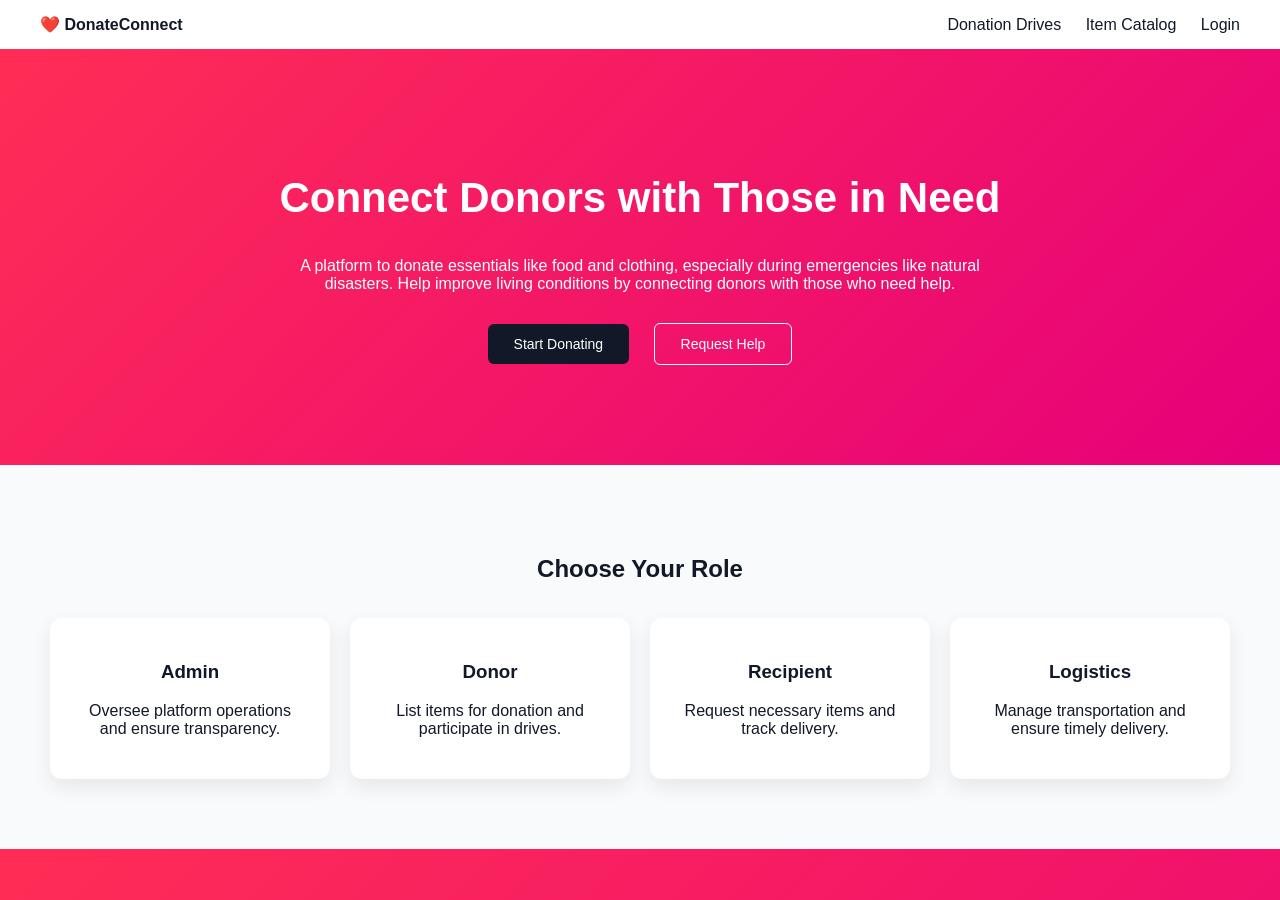
==== index.html @ 34d19d0e "Initial commit" ====
<!DOCTYPE html>
<html>
<head>
  <title>DonateConnect</title>
  <link rel="stylesheet" href="css/style.css">
</head>
<body>

<!-- ===== HEADER ===== -->
<header class="navbar">
  <div class="logo">
    ❤️ <strong>DonateConnect</strong>
  </div>
  <nav>
    <a href="emergency.html">Donation Drives</a>
    <a href="#">Item Catalog</a>
    <a href="login.html">Login</a>
  </nav>
</header>

<!-- ===== HERO SECTION ===== -->
<section class="hero">
  <h1>Connect Donors with Those in Need</h1>
  <p>
    A platform to donate essentials like food and clothing,
    especially during emergencies like natural disasters.
    Help improve living conditions by connecting donors with those who need help.
  </p>

  <div class="hero-buttons">
    <button onclick="location.href='donor.html'">Start Donating</button>
    <button class="outline" onclick="location.href='recipient.html'">Request Help</button>
  </div>
</section>

<!-- ===== ROLE SECTION ===== -->
<section class="roles">
  <h2>Choose Your Role</h2>

  <div class="role-cards">

    <div class="card" onclick="location.href='admin.html'">
      <h3>Admin</h3>
      <p>Oversee platform operations and ensure transparency.</p>
    </div>

    <div class="card" onclick="location.href='donor.html'">
      <h3>Donor</h3>
      <p>List items for donation and participate in drives.</p>
    </div>

    <div class="card" onclick="location.href='recipient.html'">
      <h3>Recipient</h3>
      <p>Request necessary items and track delivery.</p>
    </div>

    <div class="card" onclick="location.href='logistics.html'">
      <h3>Logistics</h3>
      <p>Manage transportation and ensure timely delivery.</p>
    </div>

  </div>
</section>

</body>
</html>
---- css/style.css ----
/* ================= GLOBAL ================= */
body {
  margin: 0;
  font-family: Arial, sans-serif;
  background: linear-gradient(135deg, #ff2d55, #e6007a);
  color: #111827;
}

/* Reset link style */
a {
  text-decoration: none;
  color: inherit;
}

/* ================= NAVBAR ================= */
.navbar {
  display: flex;
  justify-content: space-between;
  align-items: center;
  padding: 15px 40px;
  background: #ffffff;
  box-shadow: 0 1px 6px rgba(0,0,0,0.08);
}

.navbar nav a {
  margin-left: 20px;
  font-weight: 500;
}

/* ================= HERO ================= */
.hero {
  background: linear-gradient(135deg, #ff2d55, #e6007a);
  color: white;
  text-align: center;
  padding: 90px 20px;
}

.hero h1 {
  font-size: 42px;
}

.hero p {
  max-width: 700px;
  margin: 20px auto;
  font-size: 16px;
}

.hero-buttons button {
  padding: 12px 26px;
  margin: 10px;
  border-radius: 6px;
  border: none;
  cursor: pointer;
  font-size: 14px;
}

.hero-buttons .outline {
  background: transparent;
  color: white;
  border: 1px solid white;
}

/* ================= ROLES ================= */
.roles {
  background: #f9fafb;
  padding: 70px 20px;
  text-align: center;
}

.role-cards {
  display: flex;
  justify-content: center;
  gap: 20px;
  margin-top: 35px;
  flex-wrap: wrap;
}

.card {
  background: white;
  width: 230px;
  padding: 25px;
  border-radius: 12px;
  box-shadow: 0 8px 20px rgba(0,0,0,0.08);
  cursor: pointer;
  transition: 0.3s;
}

.card:hover {
  transform: translateY(-6px);
}

/* ================= COMMON BUTTON ================= */
button {
  background: #111827;
  color: white;
  border: none;
  padding: 10px 22px;
  border-radius: 6px;
  cursor: pointer;
}

button:hover {
  opacity: 0.9;
}

/* ================= FORMS ================= */
input, textarea, select {
  width: 60%;
  padding: 8px;
  margin-top: 6px;
  border-radius: 6px;
  border: 1px solid #cbd5e1;
  background: white;
}

/* ================= DONOR DASHBOARD ================= */
.topbar {
  display: flex;
  justify-content: space-between;
  align-items: center;
  padding: 15px 30px;
  background: white;
  border-bottom: 1px solid #e5e7eb;
}

.container {
  padding: 30px;
  background: #f9fafb;
  min-height: 100vh;
}

.stats {
  display: flex;
  gap: 20px;
  flex-wrap: wrap;
}

.stat-card {
  background: white;
  padding: 20px;
  width: 200px;
  border-radius: 12px;
  box-shadow: 0 4px 10px rgba(0,0,0,0.06);
}

.box {
  background: white;
  padding: 22px;
  border-radius: 12px;
  margin-top: 30px;
  box-shadow: 0 4px 10px rgba(0,0,0,0.06);
}

.donation-item {
  background: #f9fafb;
  padding: 12px;
  border-radius: 6px;
  margin-top: 10px;
}

/* ================= BADGES ================= */
.badge {
  padding: 3px 10px;
  border-radius: 12px;
  font-size: 12px;
}

.badge.orange {
  background: #ffedd5;
  color: #9a3412;
}

.badge.green {
  background: #dcfce7;
  color: #166534;
}

.badge.blue {
  background: #dbeafe;
  color: #1e40af;
}

.badge.red {
  background: #fee2e2;
  color: #991b1b;
}

/* ================= UTILITIES ================= */
.small-btn {
  padding: 6px 14px;
  font-size: 13px;
  background: #111827;
}

.muted {
  color: #6b7280;
  font-size: 14px;
}
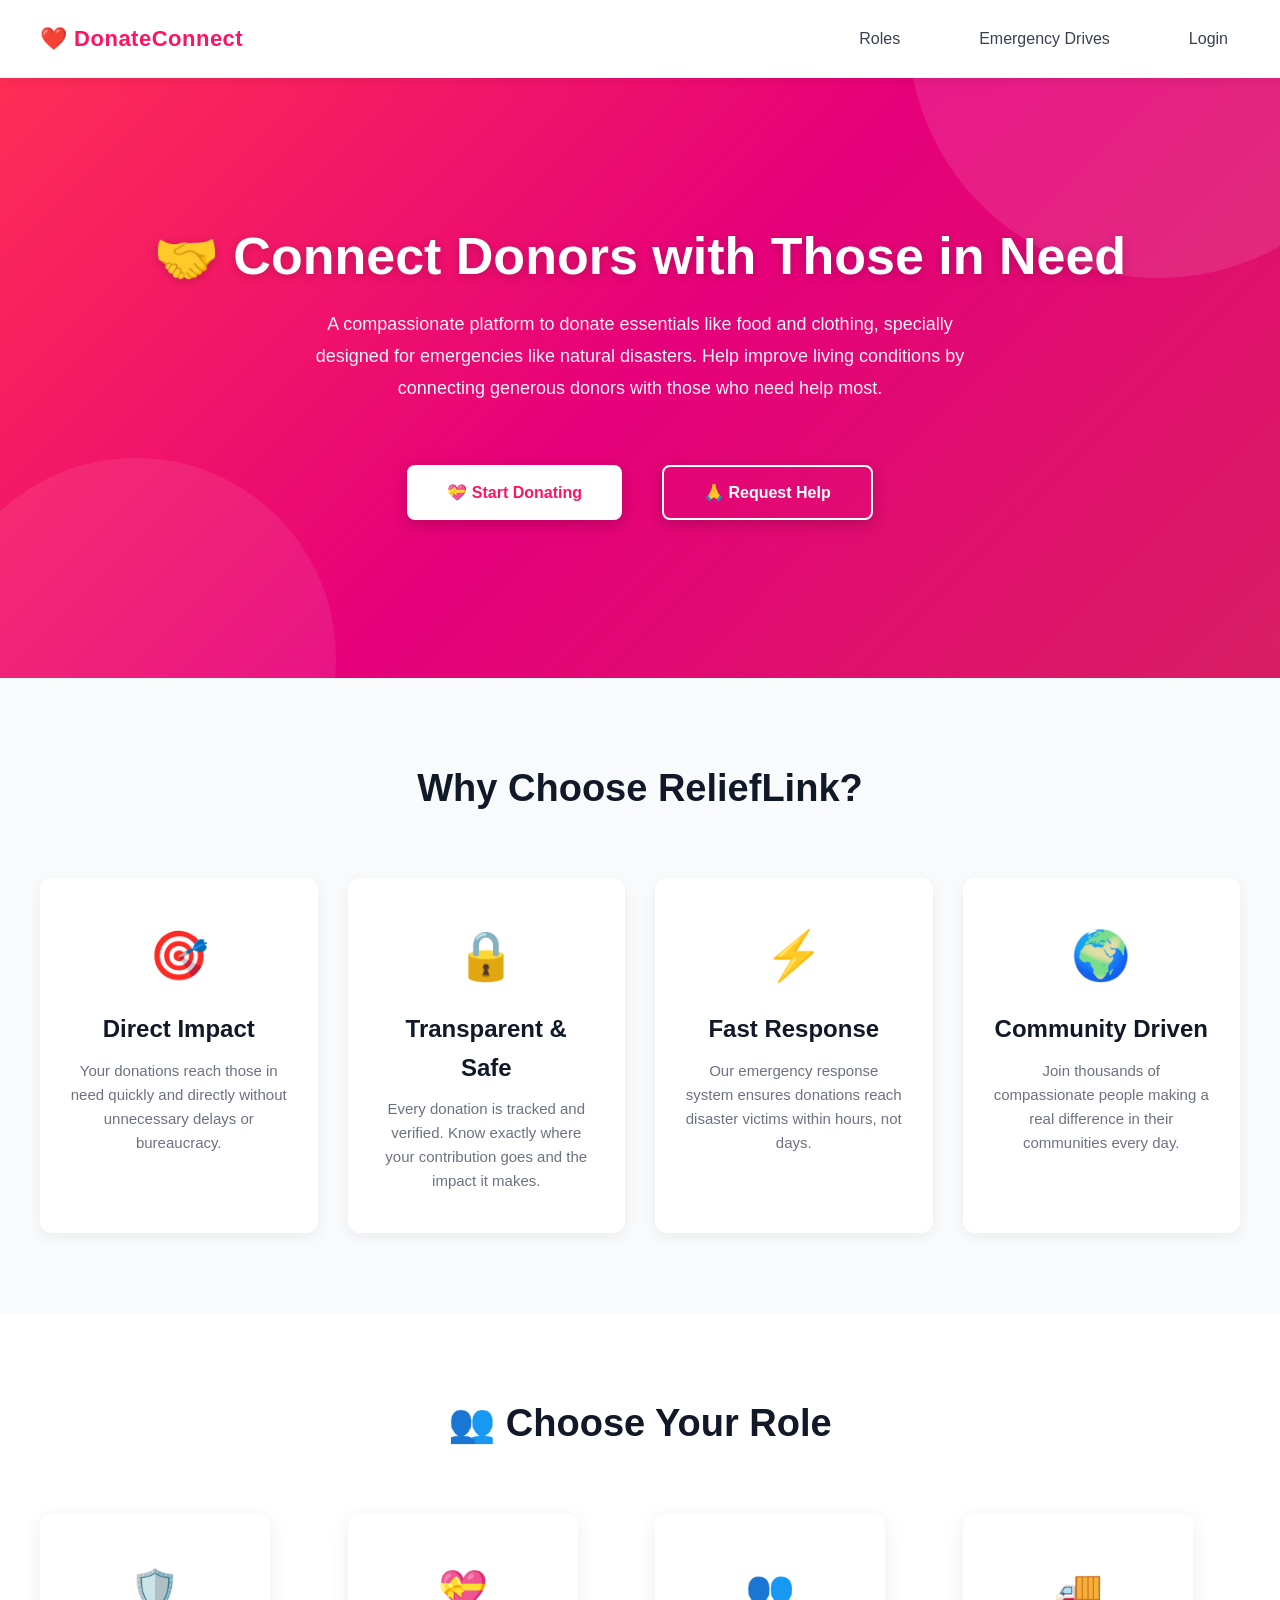
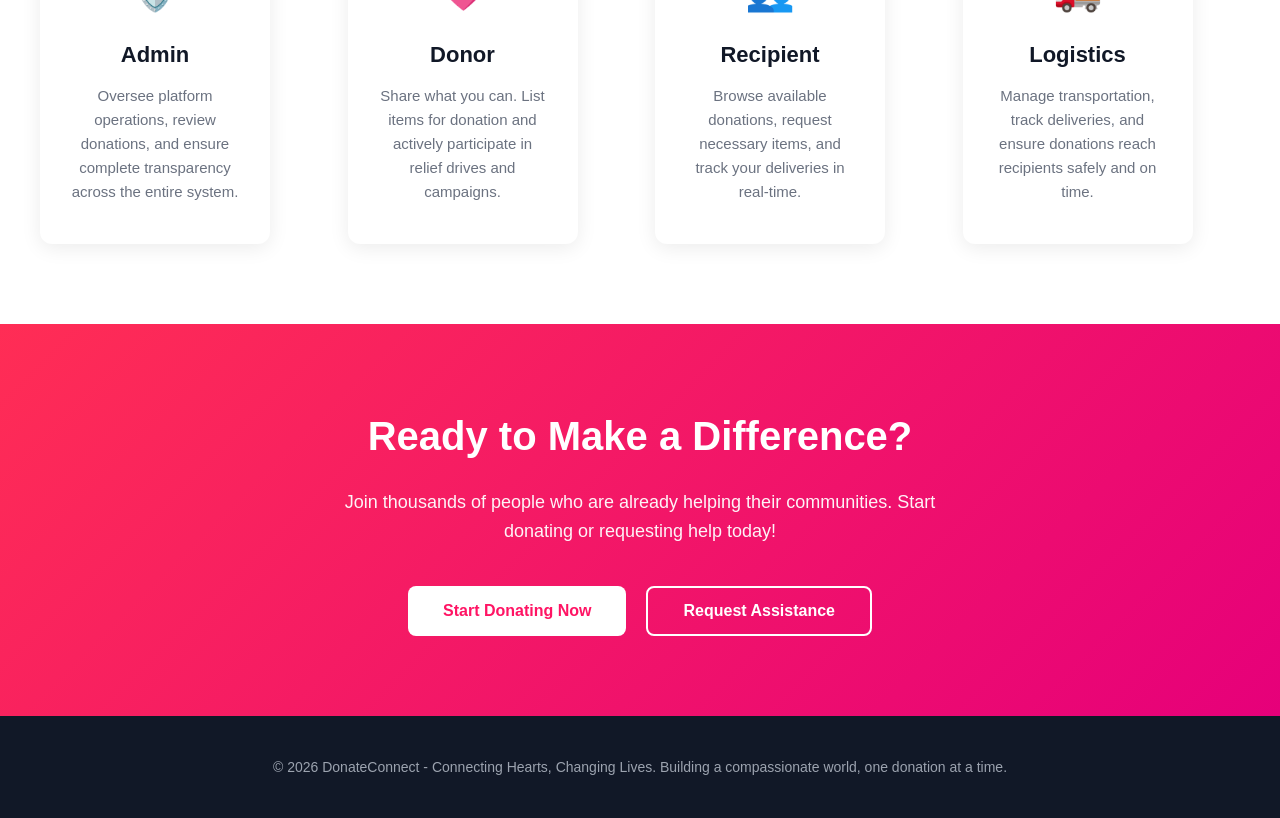
==== commit 52517069: "Enhance UI/UX with improved styling and functionality across all dashboards - Admin Dashboard: Add s" ====
--- a/index.html
+++ b/index.html
@@ -1,66 +1,501 @@
 <!DOCTYPE html>
 <html>
 <head>
-  <title>DonateConnect</title>
+  <title>DonateConnect - Help Those in Need</title>
   <link rel="stylesheet" href="css/style.css">
+  <style>
+    * {
+      margin: 0;
+      padding: 0;
+      box-sizing: border-box;
+    }
+
+    body {
+      font-family: 'Segoe UI', Tahoma, Geneva, Verdana, sans-serif;
+      line-height: 1.6;
+      color: #333;
+    }
+
+    /* ===== HEADER ===== */
+    .navbar {
+      background: white;
+      padding: 18px 40px;
+      display: flex;
+      justify-content: space-between;
+      align-items: center;
+      box-shadow: 0 2px 10px rgba(0,0,0,0.08);
+      position: sticky;
+      top: 0;
+      z-index: 100;
+    }
+
+    .logo {
+      font-size: 22px;
+      font-weight: bold;
+      color: #ff1464;
+      letter-spacing: 0.5px;
+    }
+
+    .navbar nav {
+      display: flex;
+      gap: 35px;
+    }
+
+    .navbar nav a {
+      text-decoration: none;
+      color: #374151;
+      font-weight: 500;
+      transition: 0.3s;
+      padding: 8px 12px;
+      border-radius: 6px;
+    }
+
+    .navbar nav a:hover {
+      color: #ff1464;
+      background: #fff5f8;
+    }
+
+    /* ===== HERO SECTION ===== */
+    .hero {
+      background: linear-gradient(135deg, #ff2d55 0%, #e6007a 50%, #d91e63 100%);
+      color: white;
+      text-align: center;
+      padding: 120px 40px;
+      min-height: 600px;
+      display: flex;
+      flex-direction: column;
+      justify-content: center;
+      align-items: center;
+      position: relative;
+      overflow: hidden;
+    }
+
+    .hero::before {
+      content: '';
+      position: absolute;
+      top: -50%;
+      right: -10%;
+      width: 500px;
+      height: 500px;
+      background: rgba(255, 255, 255, 0.1);
+      border-radius: 50%;
+      animation: float 6s ease-in-out infinite;
+    }
+
+    .hero::after {
+      content: '';
+      position: absolute;
+      bottom: -30%;
+      left: -5%;
+      width: 400px;
+      height: 400px;
+      background: rgba(255, 255, 255, 0.08);
+      border-radius: 50%;
+      animation: float 8s ease-in-out infinite reverse;
+    }
+
+    @keyframes float {
+      0%, 100% { transform: translateY(0); }
+      50% { transform: translateY(30px); }
+    }
+
+    .hero h1 {
+      font-size: 52px;
+      font-weight: 700;
+      margin-bottom: 20px;
+      line-height: 1.2;
+      position: relative;
+      z-index: 2;
+      text-shadow: 0 2px 10px rgba(0,0,0,0.2);
+    }
+
+    .hero p {
+      max-width: 700px;
+      margin: 0 auto 50px;
+      font-size: 18px;
+      opacity: 0.95;
+      line-height: 1.8;
+      position: relative;
+      z-index: 2;
+    }
+
+    .hero-buttons {
+      display: flex;
+      gap: 20px;
+      justify-content: center;
+      flex-wrap: wrap;
+      position: relative;
+      z-index: 2;
+    }
+
+    .hero-buttons button {
+      padding: 16px 40px;
+      font-size: 16px;
+      font-weight: 600;
+      border: none;
+      border-radius: 8px;
+      cursor: pointer;
+      transition: 0.3s;
+      box-shadow: 0 4px 15px rgba(0,0,0,0.2);
+    }
+
+    .hero-buttons button:first-child {
+      background: white;
+      color: #ff1464;
+    }
+
+    .hero-buttons button:first-child:hover {
+      transform: translateY(-3px);
+      box-shadow: 0 8px 25px rgba(0,0,0,0.3);
+    }
+
+    .hero-buttons button.outline {
+      background: transparent;
+      color: white;
+      border: 2px solid white;
+    }
+
+    .hero-buttons button.outline:hover {
+      background: rgba(255,255,255,0.15);
+      transform: translateY(-3px);
+    }
+
+    /* ===== IMPACT SECTION ===== */
+    .impact-section {
+      background: #f9fafb;
+      padding: 80px 40px;
+    }
+
+    .impact-section h2 {
+      text-align: center;
+      font-size: 38px;
+      margin-bottom: 60px;
+      color: #111827;
+    }
+
+    .impact-grid {
+      display: grid;
+      grid-template-columns: repeat(auto-fit, minmax(250px, 1fr));
+      gap: 30px;
+      max-width: 1200px;
+      margin: 0 auto;
+    }
+
+    .impact-card {
+      background: white;
+      padding: 40px 30px;
+      border-radius: 12px;
+      text-align: center;
+      box-shadow: 0 4px 15px rgba(0,0,0,0.06);
+      transition: 0.3s;
+    }
+
+    .impact-card:hover {
+      transform: translateY(-8px);
+      box-shadow: 0 12px 30px rgba(0,0,0,0.1);
+    }
+
+    .impact-icon {
+      font-size: 48px;
+      margin-bottom: 15px;
+    }
+
+    .impact-card h3 {
+      font-size: 24px;
+      margin-bottom: 10px;
+      color: #111827;
+    }
+
+    .impact-card p {
+      color: #6b7280;
+      font-size: 15px;
+      line-height: 1.6;
+    }
+
+    /* ===== ROLE SECTION ===== */
+    .roles {
+      background: white;
+      padding: 80px 40px;
+    }
+
+    .roles h2 {
+      text-align: center;
+      font-size: 38px;
+      margin-bottom: 60px;
+      color: #111827;
+    }
+
+    .role-cards {
+      display: grid;
+      grid-template-columns: repeat(auto-fit, minmax(260px, 1fr));
+      gap: 30px;
+      max-width: 1200px;
+      margin: 0 auto;
+    }
+
+    .card {
+      background: white;
+      padding: 40px 30px;
+      border-radius: 12px;
+      box-shadow: 0 4px 20px rgba(0,0,0,0.08);
+      cursor: pointer;
+      transition: 0.4s cubic-bezier(0.25, 0.46, 0.45, 0.94);
+      border-top: 4px solid transparent;
+      position: relative;
+      overflow: hidden;
+    }
+
+    .card::before {
+      content: '';
+      position: absolute;
+      top: 0;
+      left: 0;
+      right: 0;
+      height: 4px;
+      background: linear-gradient(90deg, #ff2d55, #e6007a, #d91e63);
+      transform: scaleX(0);
+      transform-origin: left;
+      transition: 0.4s;
+    }
+
+    .card:hover::before {
+      transform: scaleX(1);
+    }
+
+    .card:hover {
+      transform: translateY(-10px);
+      box-shadow: 0 20px 40px rgba(0,0,0,0.15);
+    }
+
+    .card-icon {
+      font-size: 40px;
+      margin-bottom: 15px;
+      display: block;
+    }
+
+    .card h3 {
+      font-size: 22px;
+      margin-bottom: 12px;
+      color: #111827;
+      font-weight: 600;
+    }
+
+    .card p {
+      color: #6b7280;
+      font-size: 15px;
+      line-height: 1.6;
+    }
+
+    /* ===== CTA SECTION ===== */
+    .cta-section {
+      background: linear-gradient(135deg, #ff2d55 0%, #e6007a 100%);
+      color: white;
+      padding: 80px 40px;
+      text-align: center;
+    }
+
+    .cta-section h2 {
+      font-size: 40px;
+      margin-bottom: 20px;
+    }
+
+    .cta-section p {
+      font-size: 18px;
+      margin-bottom: 40px;
+      max-width: 600px;
+      margin-left: auto;
+      margin-right: auto;
+      opacity: 0.95;
+    }
+
+    .cta-buttons {
+      display: flex;
+      gap: 20px;
+      justify-content: center;
+      flex-wrap: wrap;
+    }
+
+    .cta-btn {
+      padding: 14px 35px;
+      font-size: 16px;
+      font-weight: 600;
+      border: none;
+      border-radius: 8px;
+      cursor: pointer;
+      transition: 0.3s;
+    }
+
+    .cta-btn-primary {
+      background: white;
+      color: #ff1464;
+    }
+
+    .cta-btn-primary:hover {
+      transform: translateY(-3px);
+      box-shadow: 0 8px 20px rgba(0,0,0,0.2);
+    }
+
+    .cta-btn-secondary {
+      background: transparent;
+      color: white;
+      border: 2px solid white;
+    }
+
+    .cta-btn-secondary:hover {
+      background: rgba(255,255,255,0.15);
+      transform: translateY(-3px);
+    }
+
+    /* ===== FOOTER ===== */
+    footer {
+      background: #111827;
+      color: #9ca3af;
+      padding: 40px;
+      text-align: center;
+      font-size: 14px;
+    }
+
+    footer p {
+      margin: 0;
+    }
+
+    /* ===== RESPONSIVE ===== */
+    @media (max-width: 768px) {
+      .navbar {
+        flex-direction: column;
+        gap: 20px;
+        padding: 15px 20px;
+      }
+
+      .navbar nav {
+        gap: 20px;
+      }
+
+      .hero h1 {
+        font-size: 36px;
+      }
+
+      .hero {
+        padding: 80px 20px;
+        min-height: auto;
+      }
+
+      .roles h2, .impact-section h2, .cta-section h2 {
+        font-size: 28px;
+      }
+
+      .hero-buttons, .cta-buttons {
+        flex-direction: column;
+      }
+
+      .hero-buttons button, .cta-btn {
+        width: 100%;
+      }
+    }
+  </style>
 </head>
 <body>
 
 <!-- ===== HEADER ===== -->
 <header class="navbar">
   <div class="logo">
-    ❤️ <strong>DonateConnect</strong>
+    ❤️ DonateConnect
   </div>
   <nav>
-    <a href="emergency.html">Donation Drives</a>
-    <a href="#">Item Catalog</a>
+    <a href="#roles">Roles</a>
+    <a href="emergency.html">Emergency Drives</a>
     <a href="login.html">Login</a>
   </nav>
 </header>
 
 <!-- ===== HERO SECTION ===== -->
 <section class="hero">
-  <h1>Connect Donors with Those in Need</h1>
+  <h1>🤝 Connect Donors with Those in Need</h1>
   <p>
-    A platform to donate essentials like food and clothing,
-    especially during emergencies like natural disasters.
-    Help improve living conditions by connecting donors with those who need help.
+    A compassionate platform to donate essentials like food and clothing,
+    specially designed for emergencies like natural disasters. Help improve
+    living conditions by connecting generous donors with those who need help most.
   </p>
 
   <div class="hero-buttons">
-    <button onclick="location.href='donor.html'">Start Donating</button>
-    <button class="outline" onclick="location.href='recipient.html'">Request Help</button>
+    <button onclick="location.href='donor.html'">💝 Start Donating</button>
+    <button class="outline" onclick="location.href='recipient.html'">🙏 Request Help</button>
   </div>
 </section>
 
-<!-- ===== ROLE SECTION ===== -->
-<section class="roles">
-  <h2>Choose Your Role</h2>
-
-  <div class="role-cards">
-
-    <div class="card" onclick="location.href='admin.html'">
-      <h3>Admin</h3>
-      <p>Oversee platform operations and ensure transparency.</p>
-    </div>
-
-    <div class="card" onclick="location.href='donor.html'">
-      <h3>Donor</h3>
-      <p>List items for donation and participate in drives.</p>
-    </div>
-
-    <div class="card" onclick="location.href='recipient.html'">
-      <h3>Recipient</h3>
-      <p>Request necessary items and track delivery.</p>
-    </div>
-
-    <div class="card" onclick="location.href='logistics.html'">
-      <h3>Logistics</h3>
-      <p>Manage transportation and ensure timely delivery.</p>
-    </div>
-
+<!-- ===== IMPACT SECTION ===== -->
+<section class="impact-section">
+  <h2>Why Choose ReliefLink?</h2>
+  <div class="impact-grid">
+    <div class="impact-card">
+      <div class="impact-icon">🎯</div>
+      <h3>Direct Impact</h3>
+      <p>Your donations reach those in need quickly and directly without unnecessary delays or bureaucracy.</p>
+    </div>
+    <div class="impact-card">
+      <div class="impact-icon">🔒</div>
+      <h3>Transparent & Safe</h3>
+      <p>Every donation is tracked and verified. Know exactly where your contribution goes and the impact it makes.</p>
+    </div>
+    <div class="impact-card">
+      <div class="impact-icon">⚡</div>
+      <h3>Fast Response</h3>
+      <p>Our emergency response system ensures donations reach disaster victims within hours, not days.</p>
+    </div>
+    <div class="impact-card">
+      <div class="impact-icon">🌍</div>
+      <h3>Community Driven</h3>
+      <p>Join thousands of compassionate people making a real difference in their communities every day.</p>
+    </div>
   </div>
 </section>
 
+<!-- ===== ROLE SECTION ===== -->
+<section class="roles" id="roles">
+  <h2>👥 Choose Your Role</h2>
+
+  <div class="role-cards">
+    <div class="card" onclick="location.href='admin.html'">
+      <span class="card-icon">🛡️</span>
+      <h3>Admin</h3>
+      <p>Oversee platform operations, review donations, and ensure complete transparency across the entire system.</p>
+    </div>
+
+    <div class="card" onclick="location.href='donor.html'">
+      <span class="card-icon">💝</span>
+      <h3>Donor</h3>
+      <p>Share what you can. List items for donation and actively participate in relief drives and campaigns.</p>
+    </div>
+
+    <div class="card" onclick="location.href='recipient.html'">
+      <span class="card-icon">👥</span>
+      <h3>Recipient</h3>
+      <p>Browse available donations, request necessary items, and track your deliveries in real-time.</p>
+    </div>
+
+    <div class="card" onclick="location.href='logistics.html'">
+      <span class="card-icon">🚚</span>
+      <h3>Logistics</h3>
+      <p>Manage transportation, track deliveries, and ensure donations reach recipients safely and on time.</p>
+    </div>
+  </div>
+</section>
+
+<!-- ===== CTA SECTION ===== -->
+<section class="cta-section">
+  <h2>Ready to Make a Difference?</h2>
+  <p>Join thousands of people who are already helping their communities. Start donating or requesting help today!</p>
+  
+  <div class="cta-buttons">
+    <button class="cta-btn cta-btn-primary" onclick="location.href='donor.html'">Start Donating Now</button>
+    <button class="cta-btn cta-btn-secondary" onclick="location.href='recipient.html'">Request Assistance</button>
+  </div>
+</section>
+
+<!-- ===== FOOTER ===== -->
+<footer>
+  <p>&copy; 2026 DonateConnect - Connecting Hearts, Changing Lives. Building a compassionate world, one donation at a time.</p>
+</footer>
+
 </body>
 </html>
--- a/css/style.css
+++ b/css/style.css
@@ -91,8 +91,8 @@
 
 /* ================= COMMON BUTTON ================= */
 button {
-  background: #111827;
-  color: white;
+ background: white;
+    color: #ff1464;
   border: none;
   padding: 10px 22px;
   border-radius: 6px;
